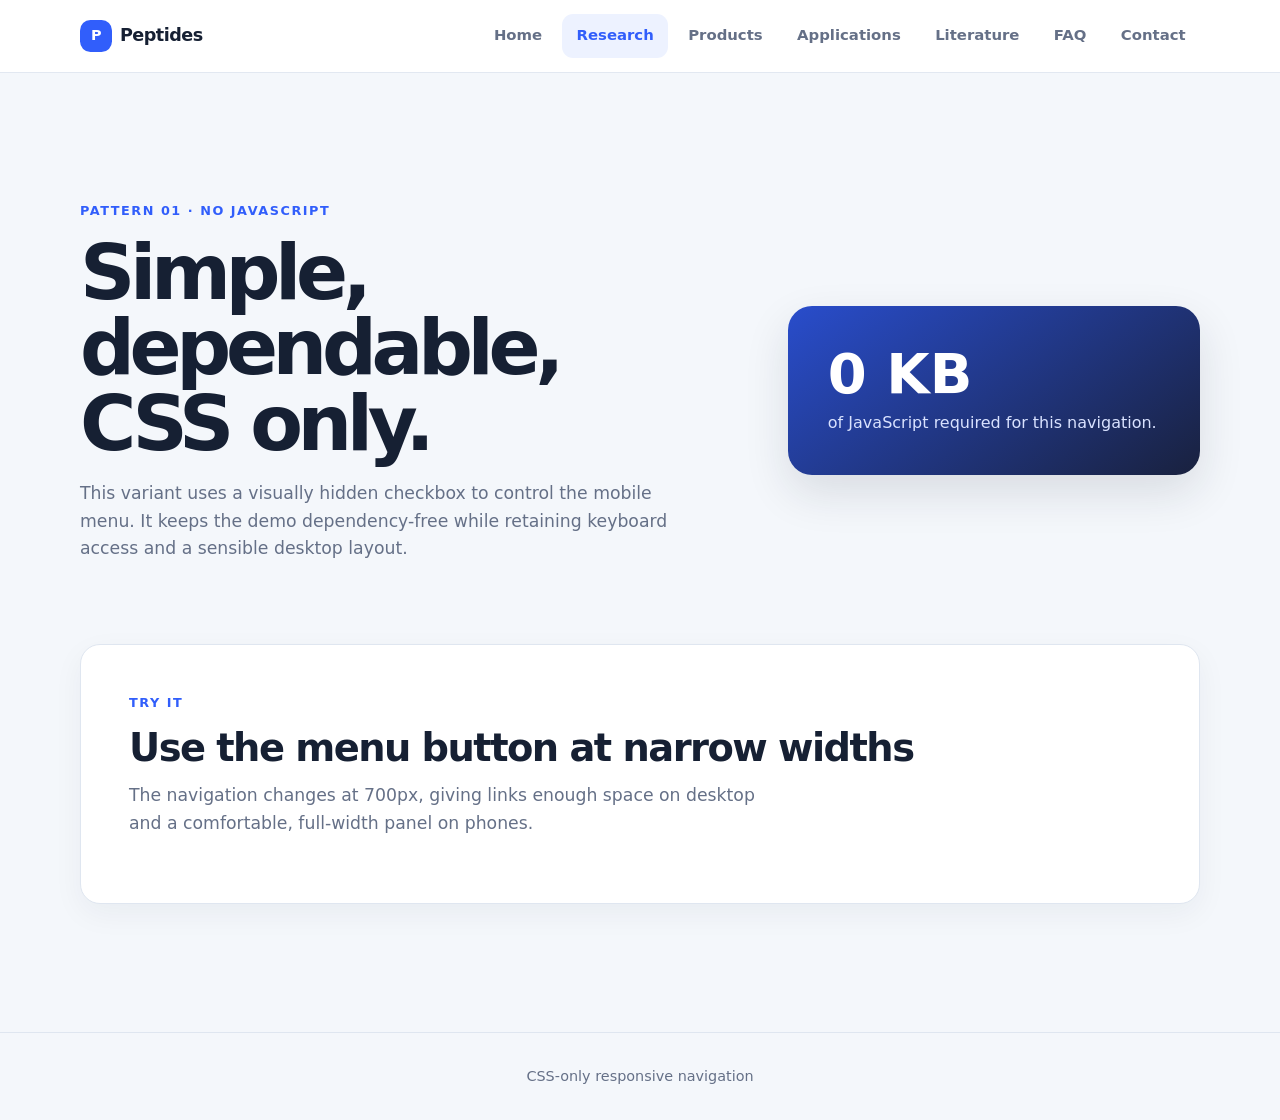
==== 1.html @ 113ed45b "Polish responsive menu demos Co-authored-by: Copilot App <223556219+Copilot@users.noreply.github.com" ====
<!doctype html>
<html lang="en">
<head><meta charset="utf-8"><meta name="viewport" content="width=device-width, initial-scale=1"><title>CSS-only menu | Menu patterns</title><link rel="stylesheet" href="styles.css"></head>
<body>
  <header class="site-header">
    <nav class="nav-shell" aria-label="Primary navigation">
      <a class="brand" href="index.html"><span class="brand-mark">P</span>Peptides</a>
      <input class="css-toggle" type="checkbox" id="css-menu-toggle">
      <label class="menu-button" for="css-menu-toggle"><span></span><span class="sr-only">Toggle menu</span></label>
      <ul class="nav-menu" id="primary-menu"><li><a href="index.html">Home</a></li><li><a href="1.html" aria-current="page">Research</a></li><li><a href="2.html">Products</a></li><li><a href="3.html">Applications</a></li><li><a href="4.html">Literature</a></li><li><a href="5.html">FAQ</a></li><li><a href="6.html">Contact</a></li></ul>
    </nav>
  </header>
  <main class="page"><section class="hero"><div><p class="eyebrow">Pattern 01 · no JavaScript</p><h1>Simple, dependable, CSS only.</h1><p class="lede">This variant uses a visually hidden checkbox to control the mobile menu. It keeps the demo dependency-free while retaining keyboard access and a sensible desktop layout.</p></div><aside class="hero-card"><strong>0 KB</strong><p>of JavaScript required for this navigation.</p></aside></section><section class="content-card"><p class="eyebrow">Try it</p><h2>Use the menu button at narrow widths</h2><p class="lede">The navigation changes at 700px, giving links enough space on desktop and a comfortable, full-width panel on phones.</p></section></main>
  <footer class="site-footer">CSS-only responsive navigation</footer>
</body></html>
---- styles.css ----
:root {
  --ink: #162033;
  --muted: #657087;
  --surface: #ffffff;
  --surface-alt: #f4f7fb;
  --line: #dfe6f0;
  --brand: #315efb;
  --brand-dark: #2447c4;
  --navy: #111a2e;
  --shadow: 0 18px 45px rgba(22, 32, 51, 0.12);
}

* { box-sizing: border-box; }

html { scroll-behavior: smooth; }

body {
  margin: 0;
  color: var(--ink);
  background: var(--surface-alt);
  font-family: Inter, ui-sans-serif, system-ui, -apple-system, BlinkMacSystemFont, "Segoe UI", sans-serif;
  line-height: 1.6;
}

a { color: inherit; }
.sr-only { position: absolute; width: 1px; height: 1px; padding: 0; margin: -1px; overflow: hidden; clip: rect(0, 0, 0, 0); white-space: nowrap; border: 0; }

.site-header {
  position: sticky;
  top: 0;
  z-index: 10;
  border-bottom: 1px solid rgba(223, 230, 240, .9);
  background: rgba(255, 255, 255, .94);
  backdrop-filter: blur(14px);
}

.nav-shell {
  width: min(1120px, calc(100% - 2rem));
  min-height: 72px;
  margin: auto;
  display: flex;
  align-items: center;
  gap: 2rem;
}

.brand {
  color: var(--ink);
  font-size: 1.1rem;
  font-weight: 800;
  letter-spacing: -.03em;
  text-decoration: none;
  white-space: nowrap;
}

.brand-mark {
  display: inline-grid;
  width: 2rem;
  height: 2rem;
  margin-right: .5rem;
  place-items: center;
  color: #fff;
  border-radius: .65rem;
  background: var(--brand);
  font-size: .9rem;
  vertical-align: middle;
}

.nav-menu {
  display: flex;
  align-items: center;
  gap: .35rem;
  margin: 0 0 0 auto;
  padding: 0;
  list-style: none;
}

.nav-menu a {
  display: block;
  padding: .65rem .9rem;
  color: var(--muted);
  border-radius: .7rem;
  font-size: .93rem;
  font-weight: 650;
  text-decoration: none;
  transition: color .2s ease, background .2s ease, transform .2s ease;
}

.nav-menu a:hover,
.nav-menu a:focus-visible,
.nav-menu a[aria-current="page"] {
  color: var(--brand);
  background: #edf2ff;
}

.nav-menu a:focus-visible,
.menu-toggle:focus-visible,
.css-toggle:focus-visible + .menu-button {
  outline: 3px solid rgba(49, 94, 251, .3);
  outline-offset: 3px;
}

.menu-toggle,
.menu-button { display: none; }

.css-toggle {
  position: absolute;
  width: 1px;
  height: 1px;
  opacity: 0;
}

.css-toggle:checked ~ .nav-menu { display: block; }

.page {
  width: min(1120px, calc(100% - 2rem));
  margin: 0 auto;
  padding: clamp(4.5rem, 10vw, 8rem) 0;
}

.hero {
  display: grid;
  grid-template-columns: minmax(0, 1.2fr) minmax(280px, .8fr);
  gap: clamp(2rem, 7vw, 6rem);
  align-items: center;
}

.eyebrow {
  margin: 0 0 .85rem;
  color: var(--brand);
  font-size: .8rem;
  font-weight: 800;
  letter-spacing: .12em;
  text-transform: uppercase;
}

h1, h2, p { margin-top: 0; }
h1 { max-width: 12ch; margin-bottom: 1.2rem; font-size: clamp(2.7rem, 6vw, 5.5rem); line-height: .98; letter-spacing: -.07em; }
h2 { margin-bottom: .8rem; font-size: clamp(1.6rem, 3vw, 2.4rem); line-height: 1.1; letter-spacing: -.04em; }
.lede { max-width: 58ch; color: var(--muted); font-size: 1.08rem; }

.hero-card {
  padding: clamp(1.5rem, 5vw, 2.5rem);
  color: #fff;
  border-radius: 1.5rem;
  background: linear-gradient(145deg, #294dcc, #19213e);
  box-shadow: var(--shadow);
}

.hero-card strong { display: block; margin-bottom: .5rem; font-size: 3.5rem; line-height: 1; }
.hero-card p { margin-bottom: 0; color: #d9e2ff; }

.content-card {
  margin-top: 4rem;
  padding: clamp(1.5rem, 4vw, 3rem);
  border: 1px solid var(--line);
  border-radius: 1.25rem;
  background: var(--surface);
  box-shadow: 0 10px 30px rgba(22, 32, 51, .05);
}

.feature-grid {
  display: grid;
  grid-template-columns: repeat(3, 1fr);
  gap: 1rem;
  margin-top: 1.8rem;
}

.feature {
  padding: 1.25rem;
  border: 1px solid var(--line);
  border-radius: .9rem;
  background: var(--surface-alt);
}

.feature h3 { margin: 0 0 .35rem; font-size: 1rem; }
.feature p { margin: 0; color: var(--muted); font-size: .92rem; }

.site-footer {
  padding: 2rem 1rem;
  color: var(--muted);
  border-top: 1px solid var(--line);
  text-align: center;
  font-size: .9rem;
}

@media (max-width: 700px) {
  .nav-shell { min-height: 64px; }
  .menu-toggle,
  .menu-button {
    display: grid;
    width: 2.75rem;
    height: 2.75rem;
    margin-left: auto;
    padding: 0;
    place-items: center;
    border: 1px solid var(--line);
    border-radius: .75rem;
    color: var(--ink);
    background: var(--surface);
    cursor: pointer;
  }
  .menu-toggle > span:not(.sr-only),
  .menu-button > span:not(.sr-only),
  .menu-button > span:not(.sr-only)::before,
  .menu-button > span:not(.sr-only)::after {
    display: block;
    width: 1.2rem;
    height: 2px;
    border-radius: 2px;
    background: currentColor;
    content: "";
  }
  .menu-toggle > span:not(.sr-only),
  .menu-button > span:not(.sr-only) { position: relative; }
  .menu-toggle > span:not(.sr-only)::before,
  .menu-toggle > span:not(.sr-only)::after,
  .menu-button > span:not(.sr-only)::before,
  .menu-button > span:not(.sr-only)::after { position: absolute; left: 0; }
  .menu-toggle > span:not(.sr-only)::before,
  .menu-button > span:not(.sr-only)::before { top: -.4rem; }
  .menu-toggle > span:not(.sr-only)::after,
  .menu-button > span:not(.sr-only)::after { top: .4rem; }
  .nav-menu {
    position: absolute;
    top: calc(100% + .5rem);
    right: 1rem;
    left: 1rem;
    display: none;
    padding: .5rem;
    border: 1px solid var(--line);
    border-radius: 1rem;
    background: var(--surface);
    box-shadow: var(--shadow);
  }
  .nav-menu.is-open { display: block; }
  .nav-menu a { padding: .8rem 1rem; }
  .hero { grid-template-columns: 1fr; }
  .feature-grid { grid-template-columns: 1fr; }
}

@media (min-width: 701px) {
  .nav-menu { display: flex !important; }
}
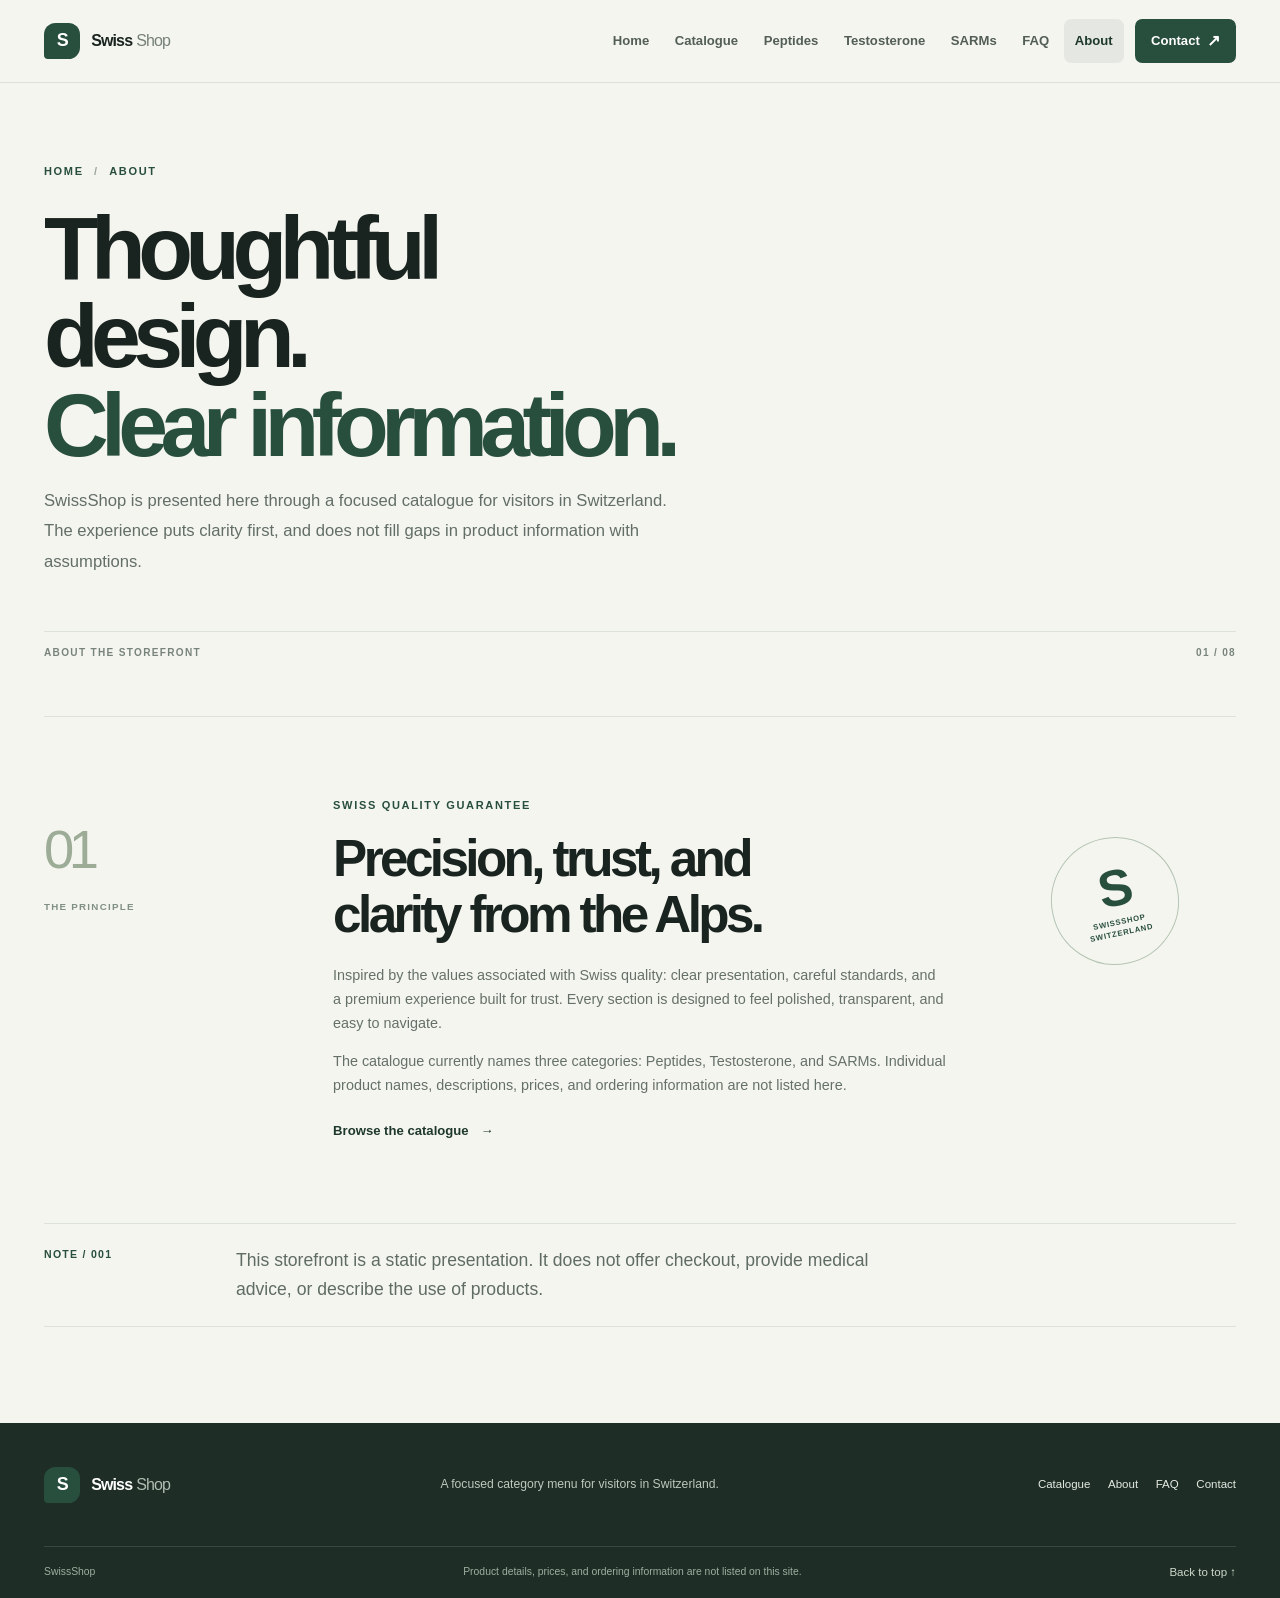
==== commit 27bfe3d9: "Redesign static storefront as SwissShop Replace navigation demos with a responsive SwissShop storefr" ====
--- a/1.html
+++ b/1.html
@@ -1,15 +1,40 @@
 <!doctype html>
 <html lang="en">
-<head><meta charset="utf-8"><meta name="viewport" content="width=device-width, initial-scale=1"><title>CSS-only menu | Menu patterns</title><link rel="stylesheet" href="styles.css"></head>
+<head>
+  <meta charset="utf-8">
+  <meta name="viewport" content="width=device-width, initial-scale=1">
+  <meta name="description" content="About the SwissShop storefront and its catalogue approach.">
+  <title>About — SwissShop</title>
+  <link rel="stylesheet" href="storefront.css">
+</head>
 <body>
-  <header class="site-header">
-    <nav class="nav-shell" aria-label="Primary navigation">
-      <a class="brand" href="index.html"><span class="brand-mark">P</span>Peptides</a>
-      <input class="css-toggle" type="checkbox" id="css-menu-toggle">
-      <label class="menu-button" for="css-menu-toggle"><span></span><span class="sr-only">Toggle menu</span></label>
-      <ul class="nav-menu" id="primary-menu"><li><a href="index.html">Home</a></li><li><a href="1.html" aria-current="page">Research</a></li><li><a href="2.html">Products</a></li><li><a href="3.html">Applications</a></li><li><a href="4.html">Literature</a></li><li><a href="5.html">FAQ</a></li><li><a href="6.html">Contact</a></li></ul>
-    </nav>
-  </header>
-  <main class="page"><section class="hero"><div><p class="eyebrow">Pattern 01 · no JavaScript</p><h1>Simple, dependable, CSS only.</h1><p class="lede">This variant uses a visually hidden checkbox to control the mobile menu. It keeps the demo dependency-free while retaining keyboard access and a sensible desktop layout.</p></div><aside class="hero-card"><strong>0 KB</strong><p>of JavaScript required for this navigation.</p></aside></section><section class="content-card"><p class="eyebrow">Try it</p><h2>Use the menu button at narrow widths</h2><p class="lede">The navigation changes at 700px, giving links enough space on desktop and a comfortable, full-width panel on phones.</p></section></main>
-  <footer class="site-footer">CSS-only responsive navigation</footer>
-</body></html>
+  <a class="skip-link" href="#main">Skip to content</a>
+  <header class="site-header"><nav class="nav-shell" aria-label="Primary navigation">
+    <a class="brand" href="index.html" aria-label="SwissShop home"><span class="brand-symbol" aria-hidden="true">S</span><span>Swiss<span class="brand-light">Shop</span></span></a>
+    <button class="menu-toggle" type="button" aria-controls="primary-menu" aria-expanded="false" data-menu-toggle><span class="menu-lines" aria-hidden="true"></span><span class="sr-only">Open navigation</span></button>
+    <ul class="nav-menu" id="primary-menu"><li><a href="index.html">Home</a></li><li><a href="2.html">Catalogue</a></li><li><a href="4.html">Peptides</a></li><li><a href="5.html">Testosterone</a></li><li><a href="6.html">SARMs</a></li><li><a href="7.html">FAQ</a></li><li><a href="1.html" aria-current="page">About</a></li><li><a class="nav-contact" href="8.html">Contact <span aria-hidden="true">↗</span></a></li></ul>
+  </nav></header>
+  <main id="main" class="inner-page">
+    <section class="page-hero">
+      <p class="eyebrow"><a href="index.html">Home</a><span class="eyebrow-divider">/</span> About</p>
+      <h1>Thoughtful design.<br><em>Clear information.</em></h1>
+      <p class="hero-lede">SwissShop is presented here through a focused catalogue for visitors in Switzerland. The experience puts clarity first, and does not fill gaps in product information with assumptions.</p>
+      <div class="page-hero-index"><span>ABOUT THE STOREFRONT</span><span>01 / 08</span></div>
+    </section>
+    <section class="about-layout">
+      <div class="about-aside"><span class="large-index">01</span><p>THE PRINCIPLE</p></div>
+      <div class="about-copy">
+        <p class="eyebrow">Swiss quality guarantee</p>
+        <h2>Precision, trust, and clarity from the Alps.</h2>
+        <p>Inspired by the values associated with Swiss quality: clear presentation, careful standards, and a premium experience built for trust. Every section is designed to feel polished, transparent, and easy to navigate.</p>
+        <p>The catalogue currently names three categories: Peptides, Testosterone, and SARMs. Individual product names, descriptions, prices, and ordering information are not listed here.</p>
+        <a class="text-link" href="2.html">Browse the catalogue <span aria-hidden="true">→</span></a>
+      </div>
+      <div class="about-stamp" aria-label="SwissShop"><span>S</span><small>SWISSSHOP<br>SWITZERLAND</small></div>
+    </section>
+    <section class="editorial-callout"><span class="callout-index">NOTE / 001</span><p>This storefront is a static presentation. It does not offer checkout, provide medical advice, or describe the use of products.</p></section>
+  </main>
+  <footer class="site-footer"><div class="footer-main"><a class="brand footer-brand" href="index.html"><span class="brand-symbol" aria-hidden="true">S</span><span>Swiss<span class="brand-light">Shop</span></span></a><p>A focused category menu for visitors in Switzerland.</p><div class="footer-links"><a href="2.html">Catalogue</a><a href="1.html">About</a><a href="7.html">FAQ</a><a href="8.html">Contact</a></div></div><div class="footer-bottom"><span>SwissShop</span><span>Product details, prices, and ordering information are not listed on this site.</span><a href="#main">Back to top ↑</a></div></footer>
+  <script src="storefront.js"></script>
+</body>
+</html>
--- a/storefront.css
+++ b/storefront.css
@@ -0,0 +1,573 @@
+:root {
+  color-scheme: light;
+  --ink: #19231f;
+  --muted: #68736d;
+  --paper: #f5f5f0;
+  --white: #fff;
+  --line: #dce1da;
+  --green: #284e3d;
+  --green-dark: #1e382d;
+  --green-light: #dce9df;
+  --lime: #d3e7a1;
+  --sand: #eae5d9;
+  --display: "Manrope", "Segoe UI", sans-serif;
+  --body: "DM Sans", "Segoe UI", sans-serif;
+  --content: 1192px;
+}
+
+* { box-sizing: border-box; }
+html { scroll-behavior: smooth; }
+body {
+  margin: 0;
+  color: var(--ink);
+  background: var(--paper);
+  font-family: var(--body);
+  font-size: 15px;
+  line-height: 1.65;
+  -webkit-font-smoothing: antialiased;
+}
+body.menu-is-open { overflow: hidden; }
+a { color: inherit; }
+button, input, textarea { font: inherit; }
+button, a { -webkit-tap-highlight-color: transparent; }
+img, svg { max-width: 100%; }
+::selection { color: var(--white); background: var(--green); }
+.sr-only {
+  position: absolute;
+  width: 1px;
+  height: 1px;
+  padding: 0;
+  margin: -1px;
+  overflow: hidden;
+  clip: rect(0, 0, 0, 0);
+  white-space: nowrap;
+  border: 0;
+}
+.skip-link {
+  position: fixed;
+  top: .75rem;
+  left: .75rem;
+  z-index: 100;
+  padding: .7rem 1rem;
+  color: var(--white);
+  background: var(--green-dark);
+  border-radius: .4rem;
+  transform: translateY(-150%);
+}
+.skip-link:focus { transform: translateY(0); }
+a:focus-visible, button:focus-visible, summary:focus-visible, input:focus-visible, textarea:focus-visible {
+  outline: 3px solid #738b55;
+  outline-offset: 4px;
+}
+
+.site-header {
+  position: sticky;
+  top: 0;
+  z-index: 20;
+  background: rgba(245, 245, 240, .94);
+  border-bottom: 1px solid rgba(25, 35, 31, .1);
+  backdrop-filter: blur(18px);
+}
+.nav-shell {
+  width: min(var(--content), calc(100% - 3.5rem));
+  min-height: 82px;
+  margin: auto;
+  display: flex;
+  align-items: center;
+  justify-content: space-between;
+  gap: 2rem;
+}
+.brand {
+  display: inline-flex;
+  align-items: center;
+  gap: .7rem;
+  color: var(--ink);
+  font-family: var(--display);
+  font-size: 1rem;
+  font-weight: 800;
+  letter-spacing: -.055em;
+  line-height: 1;
+  text-decoration: none;
+  white-space: nowrap;
+}
+.brand-symbol {
+  display: grid;
+  width: 2.25rem;
+  height: 2.25rem;
+  place-items: center;
+  color: var(--white);
+  background: var(--green);
+  border-radius: .72rem .72rem .72rem .25rem;
+  font-size: 1.12rem;
+  font-weight: 800;
+  letter-spacing: -.08em;
+}
+.brand-light { margin-left: .25rem; color: #768178; font-weight: 500; }
+.nav-menu {
+  display: flex;
+  align-items: center;
+  gap: .2rem;
+  margin: 0;
+  padding: 0;
+  list-style: none;
+}
+.nav-menu a {
+  display: inline-flex;
+  min-height: 44px;
+  align-items: center;
+  padding: .55rem .7rem;
+  color: #535e57;
+  border-radius: .45rem;
+  font-size: .82rem;
+  font-weight: 600;
+  text-decoration: none;
+  transition: color .18s ease, background .18s ease;
+}
+.nav-menu a:hover, .nav-menu a[aria-current="page"] { color: var(--green-dark); background: rgba(40, 78, 61, .08); }
+.nav-menu a.nav-contact {
+  margin-left: .5rem;
+  padding-inline: 1rem;
+  color: var(--white);
+  background: var(--green);
+}
+.nav-menu a.nav-contact:hover { background: var(--green-dark); }
+.nav-contact span { margin-left: .45rem; font-size: 1rem; }
+.menu-toggle { display: none; }
+
+.hero, .section-block, .feature-panel, .closing-note, .inner-page {
+  width: min(var(--content), calc(100% - 3.5rem));
+  margin-inline: auto;
+}
+.home-hero {
+  position: relative;
+  display: grid;
+  grid-template-columns: 1.1fr .9fr;
+  align-items: center;
+  gap: clamp(3rem, 8vw, 7rem);
+  min-height: min(695px, calc(100svh - 82px));
+  padding-block: 5.8rem 6.5rem;
+}
+.hero-copy { position: relative; z-index: 1; }
+.eyebrow {
+  display: flex;
+  align-items: center;
+  gap: .65rem;
+  margin: 0 0 1.1rem;
+  color: var(--green);
+  font-size: .69rem;
+  font-weight: 700;
+  letter-spacing: .15em;
+  line-height: 1.5;
+  text-transform: uppercase;
+}
+.eyebrow a { text-decoration: none; }
+.eyebrow a:hover { text-decoration: underline; text-underline-offset: 3px; }
+.eyebrow-dot { width: .45rem; height: .45rem; background: #91a86d; border-radius: 50%; }
+.eyebrow-divider { color: #9ca59c; }
+h1, h2, h3, p { margin-top: 0; }
+h1, h2, h3 { font-family: var(--display); }
+h1 {
+  max-width: 11ch;
+  margin-bottom: 1.5rem;
+  font-size: clamp(3.5rem, 7vw, 6.6rem);
+  font-weight: 600;
+  letter-spacing: -.085em;
+  line-height: .99;
+}
+h1 em, h2 em { color: var(--green); font-style: normal; }
+.hero-lede { max-width: 37rem; margin-bottom: 0; color: #626e67; font-size: 1.04rem; line-height: 1.85; }
+.hero-actions { display: flex; align-items: center; flex-wrap: wrap; gap: 1.7rem; margin-top: 2rem; }
+.button {
+  display: inline-flex;
+  min-height: 51px;
+  align-items: center;
+  justify-content: center;
+  gap: 1.4rem;
+  padding: .8rem 1.15rem;
+  border: 1px solid transparent;
+  border-radius: .45rem;
+  font-size: .83rem;
+  font-weight: 700;
+  text-decoration: none;
+  transition: color .2s ease, background .2s ease, border-color .2s ease, transform .2s ease;
+  cursor: pointer;
+}
+.button:hover { transform: translateY(-2px); }
+.button-dark { color: var(--white); background: var(--green); }
+.button-dark:hover { background: var(--green-dark); }
+.button-outline { color: var(--green); border-color: #9aa99a; background: transparent; }
+.button-outline:hover { color: var(--white); border-color: var(--green); background: var(--green); }
+.text-link {
+  display: inline-flex;
+  align-items: center;
+  gap: .75rem;
+  color: var(--green-dark);
+  font-size: .82rem;
+  font-weight: 700;
+  text-decoration: none;
+}
+.text-link span { transition: transform .2s ease; }
+.text-link:hover span { transform: translateX(4px); }
+.hero-note { display: flex; align-items: center; gap: .75rem; margin: 2.3rem 0 0; color: #78827b; font-size: .72rem; }
+.note-rule { width: 1.6rem; height: 1px; background: #aab3a9; }
+.hero-art {
+  position: relative;
+  display: grid;
+  min-height: 425px;
+  overflow: hidden;
+  place-items: center;
+  color: var(--green);
+  background:
+    linear-gradient(140deg, rgba(255,255,255,.45), transparent 45%),
+    repeating-linear-gradient(0deg, transparent 0 43px, rgba(40,78,61,.065) 44px),
+    repeating-linear-gradient(90deg, transparent 0 43px, rgba(40,78,61,.065) 44px),
+    #e8e9df;
+  border-radius: 44% 44% .5rem .5rem;
+}
+.hero-art::before {
+  position: absolute;
+  inset: 9% 9% auto auto;
+  width: 42%;
+  aspect-ratio: 1;
+  border: 1px solid rgba(40, 78, 61, .18);
+  border-radius: 50%;
+  content: "";
+}
+.art-label { position: absolute; top: 1.3rem; left: 1.35rem; font-family: var(--display); font-size: .75rem; font-weight: 800; letter-spacing: .1em; }
+.art-ring { position: absolute; border: 1px solid rgba(40, 78, 61, .32); border-radius: 50%; }
+.art-ring-outer { width: 65%; aspect-ratio: 1; }
+.art-ring-inner { width: 49%; aspect-ratio: 1; border-color: rgba(40, 78, 61, .18); }
+.art-disc {
+  width: 34%;
+  aspect-ratio: 1;
+  border: 1px solid rgba(40, 78, 61, .5);
+  border-radius: 50%;
+  background: radial-gradient(circle at 38% 33%, #f3f1e8, #d4dfcb 65%, #b5c5b1);
+  box-shadow: 18px 24px 55px rgba(40, 78, 61, .13);
+}
+.art-cross { position: absolute; display: grid; width: 3.4rem; height: 3.4rem; place-items: center; border: 1px solid rgba(40, 78, 61, .5); border-radius: 50%; background: rgba(245,245,240,.8); }
+.art-cross span:first-child { width: 1.15rem; height: 1px; background: var(--green); }
+.art-cross span:last-child { position: absolute; width: 1px; height: 1.15rem; background: var(--green); }
+.art-caption { position: absolute; right: 1.4rem; bottom: 1.3rem; left: 1.4rem; display: flex; justify-content: space-between; padding-top: .8rem; border-top: 1px solid rgba(40,78,61,.25); color: #5e6d61; font-size: .62rem; font-weight: 700; letter-spacing: .12em; }
+.art-caption strong { color: var(--green); font-size: .68rem; }
+.hero-index { position: absolute; right: 0; bottom: 2.2rem; display: flex; align-items: center; gap: .5rem; color: #879187; font-size: .62rem; letter-spacing: .1em; }
+.hero-index span:first-child { color: var(--green); font-weight: 800; }
+.hero-index i { width: 4.2rem; height: 1px; background: #c8cec3; }
+
+.trust-strip {
+  display: grid;
+  grid-template-columns: repeat(3, 1fr);
+  width: 100%;
+  padding: 1.45rem max(calc((100% - var(--content)) / 2), 1.75rem);
+  border-top: 1px solid var(--line);
+  border-bottom: 1px solid var(--line);
+  background: rgba(255,255,255,.42);
+}
+.trust-strip > div { display: flex; align-items: center; justify-content: center; gap: .9rem; padding: .1rem 1rem; border-right: 1px solid var(--line); }
+.trust-strip > div:last-child { border: 0; }
+.strip-icon { color: #78906b; font-family: var(--display); font-size: .72rem; font-weight: 800; }
+.trust-strip p { margin: 0; color: #778179; font-size: .69rem; line-height: 1.45; }
+.trust-strip strong { color: var(--ink); font-size: .8rem; font-weight: 650; }
+.section-block { padding-block: 6.2rem; }
+.section-heading { display: flex; align-items: end; justify-content: space-between; gap: 1.5rem; margin-bottom: 2rem; }
+.section-heading .eyebrow { margin-bottom: .55rem; }
+.section-heading h2, .feature-panel h2, .closing-note h2, .about-copy h2, .swiss-overview h2, .contact-info h2, .faq-cta h2 {
+  margin: 0;
+  font-size: clamp(2rem, 4vw, 3.3rem);
+  font-weight: 550;
+  letter-spacing: -.07em;
+  line-height: 1.1;
+}
+.category-grid { display: grid; grid-template-columns: repeat(3, 1fr); gap: 1rem; }
+.category-card {
+  position: relative;
+  display: flex;
+  min-height: 275px;
+  flex-direction: column;
+  align-items: flex-start;
+  padding: 1.4rem;
+  overflow: hidden;
+  color: var(--ink);
+  border: 1px solid rgba(35, 61, 47, .12);
+  border-radius: .5rem;
+  background: #e6e8df;
+  text-decoration: none;
+  transition: transform .25s ease, box-shadow .25s ease;
+}
+.category-card:hover { transform: translateY(-4px); box-shadow: 0 18px 36px rgba(25,35,31,.11); }
+.category-card::before, .category-card::after { position: absolute; border: 1px solid rgba(40,78,61,.22); border-radius: 50%; content: ""; transition: transform .4s ease; }
+.category-card::before { top: 1.25rem; right: 1.3rem; width: 8rem; height: 8rem; }
+.category-card::after { top: 2.1rem; right: 2.15rem; width: 6.2rem; height: 6.2rem; }
+.category-card:hover::before { transform: scale(1.08); }
+.category-card:nth-child(2) { background: #e8e4d9; }
+.category-card:nth-child(3) { background: #e2e9df; }
+.category-number { position: relative; z-index: 1; color: #66766a; font-size: .67rem; font-weight: 700; letter-spacing: .12em; }
+.category-symbol { position: absolute; top: 3.35rem; right: 3.05rem; z-index: 1; color: var(--green); font-family: var(--display); font-size: 2rem; }
+.category-name { position: relative; z-index: 1; margin-top: auto; font-family: var(--display); font-size: clamp(1.45rem, 2.4vw, 2.05rem); font-weight: 600; letter-spacing: -.065em; }
+.category-detail { display: flex; width: 100%; justify-content: space-between; margin-top: .45rem; padding-top: .8rem; color: #68756b; border-top: 1px solid rgba(40,78,61,.2); font-size: .71rem; font-weight: 600; }
+.category-detail b { color: var(--green); font-size: .95rem; }
+.feature-panel {
+  display: grid;
+  grid-template-columns: .45fr 1.2fr 1fr auto;
+  align-items: center;
+  gap: 2rem;
+  padding: 2.3rem;
+  color: var(--white);
+  background: var(--green);
+  border-radius: .5rem;
+}
+.feature-panel .eyebrow { color: #c6d5bd; }
+.feature-panel h2 { max-width: 13ch; font-size: clamp(1.8rem, 3.2vw, 2.65rem); }
+.feature-panel > p { margin: 0; color: #e0e8df; font-size: .85rem; line-height: 1.8; }
+.feature-mark { position: relative; display: grid; width: 5.5rem; aspect-ratio: 1; place-items: center; border: 1px solid rgba(255,255,255,.4); border-radius: 50%; }
+.feature-mark span { position: absolute; width: 2.2rem; height: 1px; background: #d3e7a1; }
+.feature-mark span:nth-child(2) { transform: rotate(60deg); }
+.feature-mark span:nth-child(3) { transform: rotate(-60deg); }
+.round-link { display: grid; width: 2.8rem; height: 2.8rem; place-items: center; color: var(--green-dark); background: var(--lime); border-radius: 50%; font-size: 1.2rem; text-decoration: none; transition: transform .2s ease; }
+.round-link:hover { transform: rotate(45deg); }
+.closing-note { padding-block: 7rem 8rem; text-align: center; }
+.closing-note .eyebrow { justify-content: center; }
+.closing-note h2 { margin: 0 auto 1.1rem; font-size: clamp(2.6rem, 6vw, 5rem); }
+.closing-note > p:not(.eyebrow) { max-width: 31rem; margin: 0 auto 1.6rem; color: var(--muted); font-size: .9rem; }
+
+.site-footer { color: #e9ede8; background: #1e2d25; }
+.footer-main, .footer-bottom { width: min(var(--content), calc(100% - 3.5rem)); margin: auto; }
+.footer-main { display: grid; grid-template-columns: 1.05fr 1.2fr 1fr; align-items: center; gap: 2rem; padding-block: 2.7rem; }
+.footer-brand { color: var(--white); }
+.footer-brand .brand-light { color: #b0bdb2; }
+.footer-main > p { margin: 0; color: #bdc9be; font-size: .76rem; }
+.footer-links { display: flex; justify-content: flex-end; gap: 1.1rem; }
+.footer-links a, .footer-bottom a { color: #e4ebe3; font-size: .72rem; text-decoration: none; }
+.footer-links a:hover, .footer-bottom a:hover { text-decoration: underline; text-underline-offset: 3px; }
+.footer-bottom { display: flex; justify-content: space-between; gap: 1rem; padding-block: 1rem; color: #9eafa0; border-top: 1px solid rgba(255,255,255,.12); font-size: .65rem; }
+.footer-bottom a { color: #cbd8ca; }
+
+.inner-page { padding-bottom: 6rem; }
+.page-hero {
+  position: relative;
+  min-height: 365px;
+  padding: 5rem 0 3.4rem;
+  border-bottom: 1px solid var(--line);
+}
+.page-hero .eyebrow { margin-bottom: 1.5rem; }
+.page-hero h1 { max-width: 13ch; margin-bottom: 1rem; font-size: clamp(3.1rem, 7vw, 6rem); }
+.page-hero h1 em { color: var(--green); }
+.page-hero .hero-lede { max-width: 40rem; }
+.page-hero-index { display: flex; justify-content: space-between; margin-top: 3.3rem; padding-top: .8rem; color: #78847b; border-top: 1px solid var(--line); font-size: .63rem; font-weight: 700; letter-spacing: .13em; }
+.swiss-hero { min-height: 430px; padding-right: 13rem; }
+.country-stamp { position: absolute; top: 50%; right: 1rem; display: grid; width: 9rem; height: 9rem; place-content: center; text-align: center; background: #e4e8de; border: 1px solid #c9d3c5; border-radius: 50%; transform: translateY(-50%); }
+.country-stamp strong { color: var(--green); font-family: var(--display); font-size: 2.3rem; letter-spacing: -.07em; }
+.country-stamp span { color: #718074; font-size: .5rem; font-weight: 700; letter-spacing: .12em; line-height: 1.5; }
+.swiss-overview { display: grid; grid-template-columns: 1fr 1fr; gap: 5rem; border-bottom: 1px solid var(--line); }
+.swiss-overview h2 { font-size: clamp(2.1rem, 4vw, 3.4rem); }
+.swiss-overview > div:last-child { max-width: 34rem; padding-top: 1.7rem; color: #647067; font-size: .92rem; }
+.swiss-overview > div:last-child .text-link { margin-top: .5rem; }
+.swiss-overview + .section-block { padding-top: 4rem; }
+.section-side-note { max-width: 17rem; color: var(--muted); font-size: .74rem; text-align: right; }
+.catalog-list { padding-bottom: 3rem; }
+.catalog-row { display: grid; grid-template-columns: 4rem 1fr auto; align-items: center; gap: 1.2rem; padding: 1.35rem 0; border-top: 1px solid var(--line); }
+.catalog-number { align-self: start; padding-top: .25rem; color: #799071; font-family: var(--display); font-size: .75rem; font-weight: 700; }
+.catalog-row h3 { margin: 0; font-size: 1.45rem; font-weight: 600; letter-spacing: -.05em; }
+.catalog-row p { margin: .15rem 0 0; color: var(--muted); font-size: .76rem; }
+.catalog-row > a { min-width: 6.4rem; color: var(--green); font-size: .76rem; font-weight: 700; text-align: right; text-decoration: none; }
+.catalog-row > a span { margin-left: .4rem; }
+.catalog-row > a:hover { text-decoration: underline; text-underline-offset: 4px; }
+.notice-box { display: grid; grid-template-columns: 2.5rem 1fr auto; align-items: center; gap: 1rem; padding: 1.2rem 1.4rem; background: #e9ede5; border: 1px solid #d7ded3; border-radius: .35rem; }
+.notice-mark { display: grid; width: 1.8rem; height: 1.8rem; place-items: center; color: var(--green); border: 1px solid #a8b8a4; border-radius: 50%; font-family: var(--display); font-weight: 700; }
+.notice-box p { margin: 0; color: #647067; font-size: .76rem; }
+.notice-box strong { color: var(--ink); }
+.notice-box > a { color: var(--green); font-size: .74rem; font-weight: 700; text-decoration: none; white-space: nowrap; }
+.notice-box > a:hover { text-decoration: underline; text-underline-offset: 3px; }
+
+.about-layout { position: relative; display: grid; grid-template-columns: .55fr 1.4fr .55fr; align-items: start; gap: 3rem; padding: 5rem 0; }
+.about-aside { padding-top: .5rem; }
+.large-index { color: #9cac96; font-family: var(--display); font-size: 3.4rem; font-weight: 500; letter-spacing: -.1em; }
+.about-aside p { margin: .3rem 0; color: #819084; font-size: .61rem; font-weight: 700; letter-spacing: .13em; }
+.about-copy h2 { max-width: 17ch; margin-bottom: 1.3rem; }
+.about-copy > p:not(.eyebrow) { max-width: 42rem; color: #657168; font-size: .9rem; }
+.about-copy .text-link { margin-top: .5rem; }
+.about-stamp { display: grid; width: 8rem; aspect-ratio: 1; align-content: center; justify-items: center; margin: 2.5rem auto 0; color: var(--green); border: 1px solid #b5c5b2; border-radius: 50%; transform: rotate(-12deg); }
+.about-stamp > span { font-family: var(--display); font-size: 3.2rem; font-weight: 700; letter-spacing: -.12em; line-height: 1; }
+.about-stamp small { margin-top: .25rem; font-size: .48rem; font-weight: 700; letter-spacing: .1em; line-height: 1.35; text-align: center; }
+.editorial-callout { display: grid; grid-template-columns: 10rem 1fr; gap: 2rem; padding: 1.4rem 0; border-top: 1px solid var(--line); border-bottom: 1px solid var(--line); }
+.callout-index { color: var(--green); font-size: .66rem; font-weight: 700; letter-spacing: .12em; }
+.editorial-callout p { max-width: 42rem; margin: 0; color: #5f6c63; font-family: var(--display); font-size: 1.1rem; font-weight: 500; }
+
+.category-page .page-hero { min-height: 340px; }
+.category-page .page-hero h1 { font-size: clamp(4rem, 9vw, 8rem); }
+.title-period { color: #97aa87 !important; font-style: normal; }
+.empty-catalog { display: grid; justify-items: center; margin: 4rem 0 2.5rem; padding: 3.7rem 1.5rem; text-align: center; background: #eaede5; border: 1px solid #dce2d7; }
+.empty-symbol { display: grid; width: 3.6rem; height: 3.6rem; place-items: center; margin-bottom: 1.5rem; color: var(--green); border: 1px solid #acbca5; border-radius: 50%; font-family: var(--display); font-size: 1.4rem; }
+.empty-catalog .eyebrow { justify-content: center; margin-bottom: .6rem; }
+.empty-catalog h2 { margin: 0 0 .9rem; font-size: clamp(2.2rem, 4.5vw, 3.7rem); font-weight: 550; letter-spacing: -.07em; line-height: 1.08; }
+.empty-catalog > p:not(.eyebrow) { max-width: 31rem; margin-bottom: 1.35rem; color: #657168; font-size: .85rem; }
+.category-switcher { display: flex; justify-content: space-between; gap: 1rem; border-top: 1px solid var(--line); }
+.category-switcher a { display: flex; flex-direction: column; padding-top: 1rem; color: var(--green); text-decoration: none; }
+.category-switcher a:last-child { text-align: right; }
+.category-switcher span { color: var(--muted); font-size: .64rem; }
+.category-switcher strong { font-family: var(--display); font-size: .88rem; font-weight: 650; }
+.category-switcher a:hover strong { text-decoration: underline; text-underline-offset: 3px; }
+
+.faq-list { padding: 3.2rem 0 2rem; }
+.faq-list details { border-top: 1px solid var(--line); }
+.faq-list details:last-child { border-bottom: 1px solid var(--line); }
+.faq-list summary { display: grid; grid-template-columns: 3rem 1fr 2rem; align-items: center; min-height: 5rem; gap: 1rem; cursor: pointer; font-family: var(--display); font-size: 1.05rem; font-weight: 600; letter-spacing: -.025em; list-style: none; }
+.faq-list summary::-webkit-details-marker { display: none; }
+.faq-list summary > span { color: #81947d; font-family: var(--body); font-size: .68rem; font-weight: 700; }
+.faq-list summary b { color: var(--green); font-size: 1.3rem; font-weight: 400; text-align: center; transition: transform .2s ease; }
+.faq-list details[open] summary b { transform: rotate(45deg); }
+.faq-list details > p { max-width: 43rem; margin: -.2rem 2rem 1.5rem 4rem; color: #667269; font-size: .87rem; }
+.faq-list details > p a { color: var(--green); font-weight: 700; }
+.faq-cta { display: flex; align-items: center; justify-content: space-between; gap: 1.2rem; margin-top: 2rem; padding: 1.6rem 1.8rem; background: #e8ebe2; }
+.faq-cta .eyebrow { margin: 0 auto 0 0; }
+.faq-cta h2 { font-size: 1.7rem; }
+
+.contact-layout { display: grid; grid-template-columns: .9fr 1.1fr; gap: clamp(2rem, 8vw, 7rem); padding: 4.5rem 0; }
+.contact-info { position: relative; min-height: 22rem; padding-top: .6rem; }
+.contact-info h2 { max-width: 12ch; margin-bottom: 1rem; }
+.contact-info > p:not(.eyebrow) { max-width: 26rem; color: #69746c; font-size: .86rem; }
+.contact-info .text-link { margin-top: .5rem; }
+.contact-decoration { position: absolute; bottom: 0; left: 0; color: #c0ceba; font-family: var(--display); font-size: 4.3rem; font-weight: 700; letter-spacing: -.1em; }
+.contact-decoration span { color: #8b9b88; font-size: 1rem; letter-spacing: .06em; }
+.contact-form { display: grid; align-content: start; gap: .5rem; padding: 1.7rem; background: #ebeee7; border: 1px solid #d9e0d5; border-radius: .4rem; }
+.form-heading { display: flex; justify-content: space-between; margin: 0 0 1.2rem; padding-bottom: .9rem; border-bottom: 1px solid #d2dbce; font-family: var(--display); font-size: 1rem; font-weight: 700; }
+.form-heading span { color: #819081; font-family: var(--body); font-size: .65rem; font-weight: 600; }
+.contact-form label { display: flex; justify-content: space-between; margin-top: .5rem; color: #3e4c43; font-size: .73rem; font-weight: 700; }
+.contact-form label span { color: #89938a; font-size: .65rem; font-weight: 500; }
+.contact-form input, .contact-form textarea { width: 100%; min-height: 2.8rem; padding: .75rem .8rem; color: var(--ink); border: 1px solid #cfd8cc; border-radius: .3rem; background: #f8f9f5; font-size: .79rem; }
+.contact-form textarea { min-height: 8rem; resize: vertical; }
+.contact-form input::placeholder, .contact-form textarea::placeholder { color: #98a198; }
+.contact-form .button { justify-self: start; margin-top: .8rem; }
+.form-status { margin: .5rem 0 0; color: var(--green-dark); font-size: .76rem; }
+.form-status[hidden] { display: none; }
+
+@media (max-width: 1020px) {
+  .nav-shell { gap: 1rem; }
+  .nav-menu a { padding-inline: .5rem; font-size: .75rem; }
+  .nav-menu a.nav-contact { margin-left: .25rem; padding-inline: .7rem; }
+  .feature-panel { grid-template-columns: auto 1.3fr 1fr; }
+  .round-link { grid-column: 3; justify-self: end; }
+}
+@media (max-width: 1000px) {
+  .nav-shell { width: min(var(--content), calc(100% - 2rem)); min-height: 72px; }
+  .menu-toggle {
+    display: grid;
+    width: 2.8rem;
+    height: 2.8rem;
+    place-items: center;
+    margin-left: auto;
+    color: var(--ink);
+    border: 1px solid var(--line);
+    border-radius: .45rem;
+    background: transparent;
+    cursor: pointer;
+  }
+  .menu-lines, .menu-lines::before, .menu-lines::after { display: block; width: 1.1rem; height: 1px; background: var(--ink); transition: transform .2s ease; }
+  .menu-lines { position: relative; }
+  .menu-lines::before, .menu-lines::after { position: absolute; left: 0; content: ""; }
+  .menu-lines::before { top: -.35rem; }
+  .menu-lines::after { top: .35rem; }
+  .menu-toggle[aria-expanded="true"] .menu-lines { background: transparent; }
+  .menu-toggle[aria-expanded="true"] .menu-lines::before { top: 0; transform: rotate(45deg); }
+  .menu-toggle[aria-expanded="true"] .menu-lines::after { top: 0; transform: rotate(-45deg); }
+  .nav-menu {
+    position: absolute;
+    top: calc(100% + 1px);
+    right: 0;
+    left: 0;
+    display: none;
+    max-height: calc(100svh - 73px);
+    overflow-y: auto;
+    padding: .6rem 1rem 1rem;
+    flex-direction: column;
+    align-items: stretch;
+    gap: .2rem;
+    background: var(--paper);
+    border-bottom: 1px solid var(--line);
+    box-shadow: 0 18px 25px rgba(25,35,31,.08);
+  }
+  .nav-menu.is-open { display: flex; }
+  .nav-menu a { min-height: 48px; padding: .7rem .85rem; font-size: .9rem; }
+  .nav-menu a.nav-contact { justify-content: space-between; margin: .35rem 0 0; }
+  .home-hero, .section-block, .feature-panel, .closing-note, .inner-page { width: min(var(--content), calc(100% - 2rem)); }
+  .home-hero { min-height: auto; grid-template-columns: 1fr 1fr; gap: 2rem; padding-block: 4.5rem; }
+  .hero-art { min-height: 330px; }
+  .hero-index { bottom: 1.2rem; }
+  .feature-panel { grid-template-columns: auto 1fr; gap: 1.5rem; padding: 1.8rem; }
+  .feature-panel > p { grid-column: 2; }
+  .round-link { grid-column: 2; grid-row: 1; }
+  .footer-main, .footer-bottom { width: min(var(--content), calc(100% - 2rem)); }
+  .footer-main { grid-template-columns: 1fr 1fr; }
+  .footer-links { grid-column: 1 / -1; justify-content: flex-start; }
+  .page-hero { min-height: 330px; }
+}
+@media (max-width: 600px) {
+  body { font-size: 14px; }
+  .home-hero, .section-block, .feature-panel, .closing-note, .inner-page { width: calc(100% - 2rem); }
+  .home-hero { grid-template-columns: 1fr; gap: 2.4rem; padding-block: 3.5rem 4rem; }
+  h1 { max-width: 10ch; font-size: clamp(3.35rem, 15vw, 5rem); }
+  .hero-lede { font-size: .95rem; }
+  .hero-actions { gap: 1.1rem; margin-top: 1.5rem; }
+  .hero-note { margin-top: 1.7rem; }
+  .hero-art { min-height: 290px; margin-inline: .3rem; }
+  .hero-index { right: 0; bottom: 1.4rem; }
+  .trust-strip { grid-template-columns: 1fr; padding: .6rem 1rem; }
+  .trust-strip > div { justify-content: flex-start; padding: .8rem .5rem; border-right: 0; border-bottom: 1px solid var(--line); }
+  .trust-strip > div:last-child { border: 0; }
+  .section-block { padding-block: 4.3rem; }
+  .section-heading { align-items: flex-start; flex-direction: column; gap: .8rem; }
+  .category-grid { grid-template-columns: 1fr; }
+  .category-card { min-height: 230px; }
+  .category-name { font-size: 1.8rem; }
+  .feature-panel { grid-template-columns: 1fr auto; gap: 1.2rem; padding: 1.4rem; }
+  .feature-mark { width: 3.5rem; }
+  .feature-panel > div:nth-child(2) { grid-column: 1 / -1; grid-row: 2; }
+  .feature-panel > p { grid-column: 1 / -1; grid-row: 3; }
+  .round-link { grid-column: 2; grid-row: 1; }
+  .closing-note { padding-block: 5rem; }
+  .footer-main, .footer-bottom { width: calc(100% - 2rem); }
+  .footer-main { grid-template-columns: 1fr; gap: 1rem; padding-block: 2rem; }
+  .footer-links { grid-column: auto; flex-wrap: wrap; justify-content: flex-start; gap: .7rem 1.1rem; }
+  .footer-bottom { align-items: flex-start; flex-direction: column; gap: .45rem; padding-block: .9rem; }
+  .page-hero { min-height: 300px; padding: 3.3rem 0 2rem; }
+  .page-hero h1 { font-size: clamp(3rem, 13vw, 4.7rem); }
+  .page-hero .hero-lede { font-size: .92rem; }
+  .page-hero-index { margin-top: 2rem; font-size: .56rem; }
+  .swiss-hero { padding-right: 0; padding-bottom: 2rem; }
+  .swiss-hero .hero-lede { max-width: 85%; }
+  .country-stamp { top: auto; right: 0; bottom: 4.1rem; width: 4.7rem; height: 4.7rem; transform: none; }
+  .country-stamp strong { font-size: 1.3rem; }
+  .country-stamp span { font-size: .34rem; }
+  .swiss-overview { grid-template-columns: 1fr; gap: 1rem; }
+  .swiss-overview > div:last-child { padding-top: 0; }
+  .catalog-row { grid-template-columns: 2rem 1fr auto; gap: .65rem; }
+  .catalog-row h3 { font-size: 1.18rem; }
+  .catalog-row > a { min-width: 4.3rem; font-size: .68rem; }
+  .section-side-note { text-align: left; }
+  .notice-box { grid-template-columns: 2rem 1fr; gap: .65rem; padding: 1rem; }
+  .notice-box > a { grid-column: 2; }
+  .about-layout { grid-template-columns: 1fr; gap: 1.3rem; padding: 3.5rem 0; }
+  .about-aside { display: flex; align-items: center; gap: .7rem; }
+  .large-index { font-size: 2.2rem; }
+  .about-aside p { margin: 0; }
+  .about-stamp { position: absolute; width: 5.2rem; margin: 0; right: 2rem; }
+  .about-stamp > span { font-size: 2.1rem; }
+  .about-stamp small { font-size: .37rem; }
+  .about-copy { padding-right: 0; }
+  .about-copy h2 { max-width: 12ch; padding-right: 1rem; }
+  .editorial-callout { grid-template-columns: 1fr; gap: .6rem; }
+  .empty-catalog { margin-top: 2.5rem; padding: 2.8rem 1.1rem; }
+  .empty-catalog h2 { font-size: 2.4rem; }
+  .category-switcher strong { font-size: .75rem; }
+  .faq-list { padding-top: 2rem; }
+  .faq-list summary { grid-template-columns: 2rem 1fr 1.5rem; gap: .6rem; min-height: 4.5rem; font-size: .9rem; }
+  .faq-list details > p { margin-left: 2.6rem; font-size: .82rem; }
+  .faq-cta { align-items: flex-start; flex-direction: column; }
+  .contact-layout { grid-template-columns: 1fr; gap: 2.3rem; padding-block: 3rem; }
+  .contact-info { min-height: 16rem; }
+  .contact-decoration { bottom: 0; font-size: 3.5rem; }
+  .contact-form { padding: 1.2rem; }
+}
+@media (prefers-reduced-motion: reduce) {
+  *, *::before, *::after { scroll-behavior: auto !important; transition-duration: .01ms !important; animation-duration: .01ms !important; }
+}
